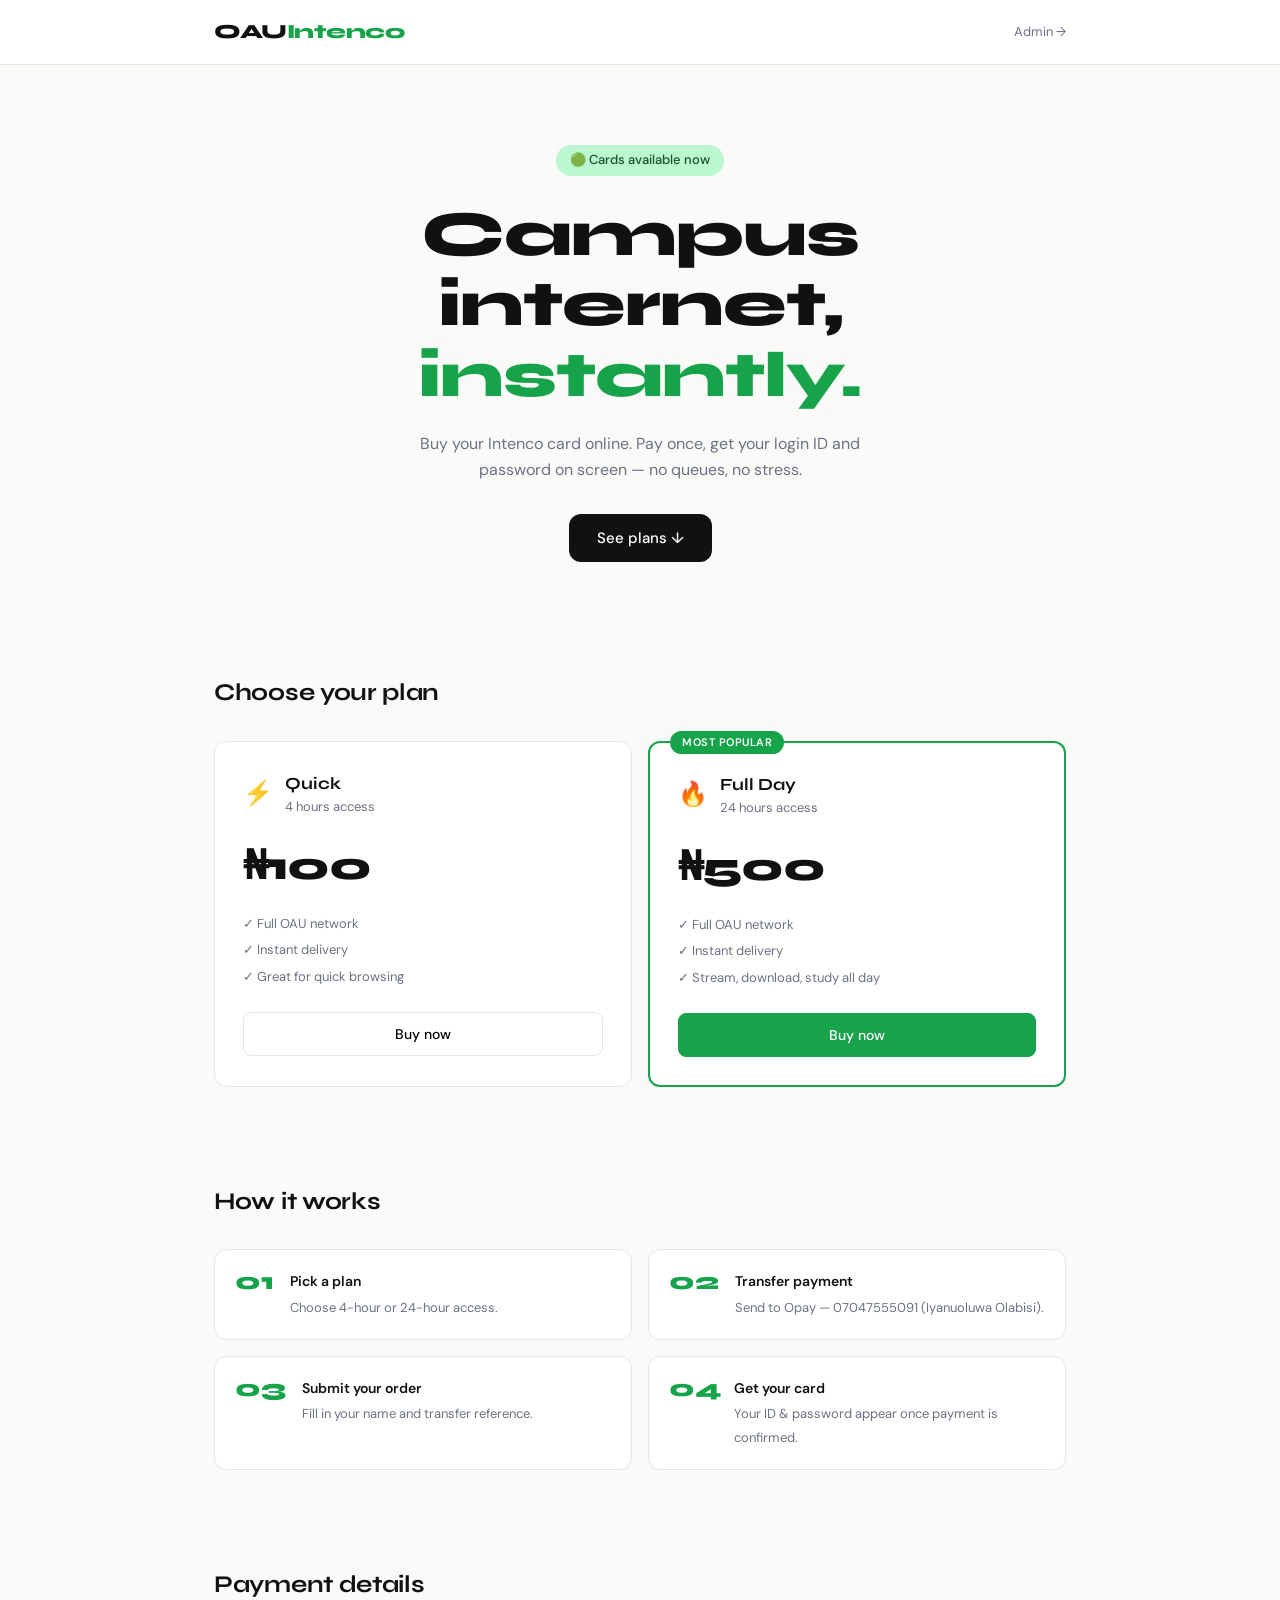
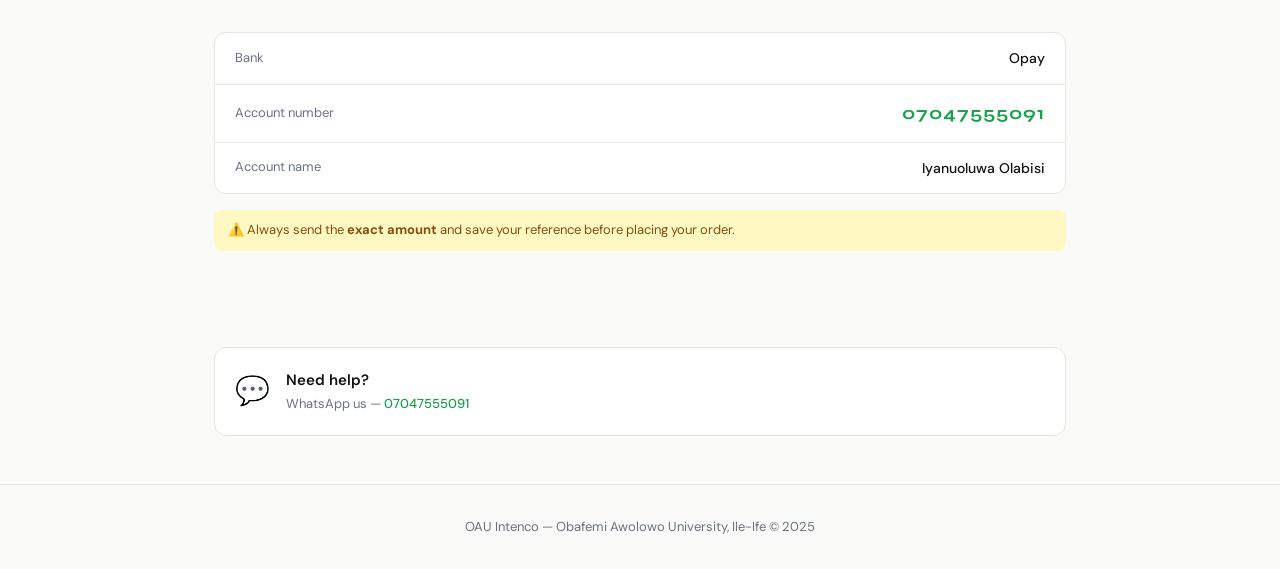
==== index.html @ 9611a4f7 "Another commit" ====
<!DOCTYPE html>
<html lang="en">
<head>
  <meta charset="UTF-8" />
  <meta name="viewport" content="width=device-width, initial-scale=1.0" />
  <title>OAU Intenco — Campus Internet Cards</title>
  <link rel="preconnect" href="https://fonts.googleapis.com" />
  <link rel="preconnect" href="https://fonts.gstatic.com" crossorigin />
  <link href="https://fonts.googleapis.com/css2?family=Syne:wght@400;600;700;800&family=DM+Sans:wght@400;500&display=swap" rel="stylesheet" />
  <link rel="stylesheet" href="style.css" />
</head>
<body>

  <nav class="navbar">
    <div class="nav-inner">
      <a href="index.html" class="logo">OAU<span>Intenco</span></a>
      <a href="admin.html" class="nav-link">Admin <span class="arrow">→</span></a>
    </div>
  </nav>

  <section class="hero">
    <div class="hero-tag">🟢 Cards available now</div>
    <h1 class="hero-title">Campus internet,<br /><em>instantly.</em></h1>
    <p class="hero-sub">Buy your Intenco card online. Pay once, get your login ID and password on screen — no queues, no stress.</p>
    <a href="#plans" class="cta-btn">See plans ↓</a>
  </section>

  <section class="plans-section" id="plans">
    <h2 class="section-title">Choose your plan</h2>
    <div class="plans-grid">
      <div class="plan-card">
        <div class="plan-header">
          <div class="plan-icon">⚡</div>
          <div>
            <div class="plan-name">Quick</div>
            <div class="plan-duration">4 hours access</div>
          </div>
        </div>
        <div class="plan-price">₦100</div>
        <ul class="plan-perks">
          <li>✓ Full OAU network</li>
          <li>✓ Instant delivery</li>
          <li>✓ Great for quick browsing</li>
        </ul>
        <button class="plan-btn" onclick="openModal('quick', 100, '4 hours')">Buy now</button>
      </div>

      <div class="plan-card plan-card--featured">
        <div class="plan-badge">Most popular</div>
        <div class="plan-header">
          <div class="plan-icon">🔥</div>
          <div>
            <div class="plan-name">Full Day</div>
            <div class="plan-duration">24 hours access</div>
          </div>
        </div>
        <div class="plan-price">₦500</div>
        <ul class="plan-perks">
          <li>✓ Full OAU network</li>
          <li>✓ Instant delivery</li>
          <li>✓ Stream, download, study all day</li>
        </ul>
        <button class="plan-btn plan-btn--featured" onclick="openModal('fullday', 500, '24 hours')">Buy now</button>
      </div>
    </div>
  </section>

  <section class="how-section">
    <h2 class="section-title">How it works</h2>
    <div class="steps-grid">
      <div class="step">
        <div class="step-num">01</div>
        <div class="step-text"><strong>Pick a plan</strong><span>Choose 4-hour or 24-hour access.</span></div>
      </div>
      <div class="step">
        <div class="step-num">02</div>
        <div class="step-text"><strong>Transfer payment</strong><span>Send to Opay — 07047555091 (Iyanuoluwa Olabisi).</span></div>
      </div>
      <div class="step">
        <div class="step-num">03</div>
        <div class="step-text"><strong>Submit your order</strong><span>Fill in your name and transfer reference.</span></div>
      </div>
      <div class="step">
        <div class="step-num">04</div>
        <div class="step-text"><strong>Get your card</strong><span>Your ID & password appear once payment is confirmed.</span></div>
      </div>
    </div>
  </section>

  <section class="payment-section">
    <h2 class="section-title">Payment details</h2>
    <div class="payment-box">
      <div class="payment-row"><span class="payment-label">Bank</span><span class="payment-value">Opay</span></div>
      <div class="payment-row"><span class="payment-label">Account number</span><span class="payment-value acct">07047555091</span></div>
      <div class="payment-row"><span class="payment-label">Account name</span><span class="payment-value">Iyanuoluwa Olabisi</span></div>
    </div>
    <p class="payment-note">⚠️ Always send the <strong>exact amount</strong> and save your reference before placing your order.</p>
  </section>

  <section class="contact-section">
    <div class="contact-box">
      <div class="contact-icon">💬</div>
      <div>
        <div class="contact-title">Need help?</div>
        <div class="contact-sub">WhatsApp us — <a href="https://wa.me/2347047555091" target="_blank">07047555091</a></div>
      </div>
    </div>
  </section>

  <footer class="footer">
    <p>OAU Intenco &mdash; Obafemi Awolowo University, Ile-Ife &copy; 2025</p>
  </footer>

  <!-- ORDER MODAL -->
  <div class="modal-overlay" id="modal" onclick="closeModalOutside(event)">
    <div class="modal">
      <button class="modal-close" onclick="closeModal()">✕</button>
      <h2 class="modal-title">Place your order</h2>
      <div class="modal-plan-info" id="modal-plan-info"></div>
      <div class="form-group"><label>Full name</label><input type="text" id="f-name" placeholder="e.g. Tunde Adeyemi" /></div>
      <div class="form-group"><label>Phone number</label><input type="tel" id="f-phone" placeholder="e.g. 08012345678" /></div>
      <div class="form-group">
        <label>Payment receipt <span style="color:#16a34a;font-weight:500">(screenshot from Opay)</span></label>
        <div class="upload-box" id="upload-box" onclick="document.getElementById('f-receipt').click()">
          <div class="upload-icon">📎</div>
          <div class="upload-text">Tap to upload your receipt screenshot</div>
          <div class="upload-sub">JPG, PNG — max 5MB</div>
        </div>
        <input type="file" id="f-receipt" accept="image/*" style="display:none" onchange="previewReceipt(event)" />
        <div id="receipt-preview" style="display:none;margin-top:10px">
          <img id="preview-img" style="width:100%;border-radius:8px;border:1px solid #e5e7e0;max-height:200px;object-fit:cover" />
          <button type="button" onclick="clearReceipt()" style="margin-top:6px;font-size:12px;color:#dc2626;background:none;border:none;cursor:pointer">✕ Remove</button>
        </div>
      </div>
      <div class="form-error" id="form-error"></div>
      <button class="submit-btn" id="submit-btn" onclick="submitOrder()">Submit order →</button>
    </div>
  </div>

  <!-- SUCCESS MODAL -->
  <div class="modal-overlay" id="success-modal">
    <div class="modal modal--success">
      <div class="success-icon">✓</div>
      <h2 class="modal-title">Order received!</h2>
      <p class="success-msg">Your payment is being verified. Once confirmed, your card details will appear here — usually within a few minutes.</p>
      <div class="pending-notice">⏳ Sit tight! WhatsApp <a href="https://wa.me/2347047555091" target="_blank">07047555091</a> if it's taking too long.</div>
      <div class="card-reveal" id="card-reveal" style="display:none">
        <div class="card-reveal-inner">
          <div class="card-reveal-row"><span>Card ID</span><strong id="reveal-id"></strong></div>
          <div class="card-reveal-row"><span>Password</span><strong id="reveal-pw"></strong></div>
        </div>
        <p class="reveal-note">📸 Screenshot this — it won't show again.</p>
      </div>
      <button class="submit-btn" onclick="closeSuccess()" style="margin-top:1.5rem">Back to store</button>
    </div>
  </div>

<script>
  const SUPABASE_URL = 'https://afxrnnwactdrsmilijry.supabase.co';
  const SUPABASE_KEY = 'eyJhbGciOiJIUzI1NiIsInR5cCI6IkpXVCJ9.eyJpc3MiOiJzdXBhYmFzZSIsInJlZiI6ImFmeHJubndhY3RkcnNtaWxpanJ5Iiwicm9sZSI6ImFub24iLCJpYXQiOjE3Nzk0ODM4ODcsImV4cCI6MjA5NTA1OTg4N30.tVOq2oxigkL4jHbXjdIXOLUPBHEjo5F9ngpZz6XkbL4';

  async function sb(path, options = {}) {
    const res = await fetch(`${SUPABASE_URL}/rest/v1/${path}`, {
      headers: {
        'apikey': SUPABASE_KEY,
        'Authorization': `Bearer ${SUPABASE_KEY}`,
        'Content-Type': 'application/json',
        'Prefer': options.prefer || 'return=representation',
        ...options.headers
      },
      ...options
    });
    if (!res.ok) {
      const err = await res.json();
      throw new Error(err.message || 'Request failed');
    }
    const text = await res.text();
    return text ? JSON.parse(text) : null;
  }

  let selectedPlan = null;
  let pendingOrderId = null;

  function openModal(planKey, price, duration) {
    selectedPlan = { key: planKey, price, duration };
    document.getElementById('modal-plan-info').innerHTML =
      `<strong>${price === 100 ? '4-hour' : '24-hour'} card — ₦${price}</strong><br>
       Send ₦${price} to Opay <strong>07047555091</strong> (Iyanuoluwa Olabisi), then upload your receipt below.`;
    document.getElementById('modal').classList.add('active');
    document.getElementById('form-error').textContent = '';
    document.body.style.overflow = 'hidden';
  }

  function closeModal() {
    document.getElementById('modal').classList.remove('active');
    document.body.style.overflow = '';
  }

  function closeModalOutside(e) {
    if (e.target.id === 'modal') closeModal();
  }

  function previewReceipt(event) {
    const file = event.target.files[0];
    if (!file) return;
    const reader = new FileReader();
    reader.onload = e => {
      document.getElementById('preview-img').src = e.target.result;
      document.getElementById('receipt-preview').style.display = 'block';
      document.getElementById('upload-box').style.display = 'none';
    };
    reader.readAsDataURL(file);
  }

  function clearReceipt() {
    document.getElementById('f-receipt').value = '';
    document.getElementById('receipt-preview').style.display = 'none';
    document.getElementById('upload-box').style.display = 'flex';
  }

  async function uploadReceipt(file) {
    const ext = file.name.split('.').pop();
    const fileName = `receipt_${Date.now()}.${ext}`;
    const res = await fetch(`${SUPABASE_URL}/storage/v1/object/receipts/${fileName}`, {
      method: 'POST',
      headers: {
        'apikey': SUPABASE_KEY,
        'Authorization': `Bearer ${SUPABASE_KEY}`,
        'Content-Type': file.type,
        'x-upsert': 'true'
      },
      body: file
    });
    if (!res.ok) throw new Error('Failed to upload receipt');
    return `${SUPABASE_URL}/storage/v1/object/public/receipts/${fileName}`;
  }

  async function submitOrder() {
    const name    = document.getElementById('f-name').value.trim();
    const phone   = document.getElementById('f-phone').value.trim();
    const fileEl  = document.getElementById('f-receipt');
    const errEl   = document.getElementById('form-error');
    const btn     = document.getElementById('submit-btn');

    if (!name || !phone) {
      errEl.textContent = 'Please fill in your name and phone number.';
      return;
    }
    if (!fileEl.files[0]) {
      errEl.textContent = 'Please upload your payment receipt screenshot.';
      return;
    }

    errEl.textContent = '';
    btn.textContent = 'Uploading receipt…';
    btn.disabled = true;

    try {
      const receiptUrl = await uploadReceipt(fileEl.files[0]);
      btn.textContent = 'Submitting order…';
      const result = await sb('orders', {
        method: 'POST',
        body: JSON.stringify({
          name, phone,
          ref: receiptUrl,
          plan: selectedPlan.key,
          price: selectedPlan.price,
          duration: selectedPlan.duration,
          status: 'pending'
        })
      });
      pendingOrderId = result[0].id;
      closeModal();
      clearReceipt();
      document.getElementById('f-name').value = '';
      document.getElementById('f-phone').value = '';
      document.getElementById('success-modal').classList.add('active');
      document.body.style.overflow = 'hidden';
    } catch (e) {
      errEl.textContent = 'Something went wrong: ' + e.message + '. Please try again.';
    } finally {
      btn.textContent = 'Submit order →';
      btn.disabled = false;
    }
  }

  function closeSuccess() {
    document.getElementById('success-modal').classList.remove('active');
    document.getElementById('card-reveal').style.display = 'none';
    pendingOrderId = null;
    document.body.style.overflow = '';
  }

  document.querySelectorAll('a[href="#plans"]').forEach(a => {
    a.addEventListener('click', e => {
      e.preventDefault();
      document.getElementById('plans').scrollIntoView({ behavior: 'smooth' });
    });
  });
</script>
</body>
</html>
---- style.css ----
/* ===== RESET & BASE ===== */
*, *::before, *::after { box-sizing: border-box; margin: 0; padding: 0; }

:root {
  --green: #16a34a;
  --green-light: #bbf7d0;
  --green-dark: #14532d;
  --accent: #22c55e;
  --bg: #fafaf8;
  --surface: #ffffff;
  --border: #e5e7e0;
  --text: #111;
  --text-muted: #6b7280;
  --danger: #dc2626;
  --warning-bg: #fef9c3;
  --warning-text: #854d0e;
  --radius: 12px;
  --radius-sm: 8px;
}

html { scroll-behavior: smooth; }

body {
  font-family: 'DM Sans', sans-serif;
  background: var(--bg);
  color: var(--text);
  font-size: 15px;
  line-height: 1.6;
}

/* ===== NAVBAR ===== */
.navbar {
  background: var(--surface);
  border-bottom: 1px solid var(--border);
  position: sticky;
  top: 0;
  z-index: 100;
}
.nav-inner {
  max-width: 900px;
  margin: 0 auto;
  padding: 1rem 1.5rem;
  display: flex;
  align-items: center;
  justify-content: space-between;
}
.logo {
  font-family: 'Syne', sans-serif;
  font-weight: 800;
  font-size: 20px;
  color: var(--text);
  text-decoration: none;
  letter-spacing: -0.5px;
}
.logo span { color: var(--green); }
.nav-link {
  font-size: 13px;
  color: var(--text-muted);
  text-decoration: none;
  transition: color 0.15s;
}
.nav-link:hover { color: var(--text); }
.nav-link .arrow { display: inline-block; transition: transform 0.15s; }
.nav-link:hover .arrow { transform: translateX(3px); }
.nav-admin-badge {
  font-size: 12px;
  background: var(--green-light);
  color: var(--green-dark);
  padding: 3px 10px;
  border-radius: 99px;
  font-weight: 500;
}

/* ===== HERO ===== */
.hero {
  max-width: 900px;
  margin: 0 auto;
  padding: 5rem 1.5rem 4rem;
  text-align: center;
}
.hero-tag {
  display: inline-block;
  font-size: 13px;
  background: var(--green-light);
  color: var(--green-dark);
  padding: 5px 14px;
  border-radius: 99px;
  margin-bottom: 1.5rem;
  font-weight: 500;
}
.hero-title {
  font-family: 'Syne', sans-serif;
  font-size: clamp(2.5rem, 6vw, 4rem);
  font-weight: 800;
  line-height: 1.1;
  letter-spacing: -1px;
  color: var(--text);
  margin-bottom: 1.25rem;
}
.hero-title em { color: var(--green); font-style: normal; }
.hero-sub {
  max-width: 480px;
  margin: 0 auto 2rem;
  color: var(--text-muted);
  font-size: 16px;
}
.cta-btn {
  display: inline-block;
  padding: 12px 28px;
  background: var(--text);
  color: #fff;
  border-radius: var(--radius);
  text-decoration: none;
  font-weight: 500;
  font-size: 15px;
  transition: background 0.15s, transform 0.1s;
}
.cta-btn:hover { background: #333; transform: translateY(-1px); }

/* ===== SECTIONS ===== */
.plans-section, .how-section, .payment-section, .contact-section {
  max-width: 900px;
  margin: 0 auto;
  padding: 3rem 1.5rem;
}
.section-title {
  font-family: 'Syne', sans-serif;
  font-size: 1.5rem;
  font-weight: 700;
  margin-bottom: 1.75rem;
  letter-spacing: -0.3px;
}

/* ===== PLANS ===== */
.plans-grid {
  display: grid;
  grid-template-columns: 1fr 1fr;
  gap: 1rem;
}
@media (max-width: 580px) { .plans-grid { grid-template-columns: 1fr; } }

.plan-card {
  background: var(--surface);
  border: 1px solid var(--border);
  border-radius: var(--radius);
  padding: 1.75rem;
  position: relative;
  transition: box-shadow 0.2s;
}
.plan-card:hover { box-shadow: 0 4px 20px rgba(0,0,0,0.06); }
.plan-card--featured {
  border-color: var(--green);
  border-width: 2px;
}
.plan-badge {
  position: absolute;
  top: -12px;
  left: 1.25rem;
  background: var(--green);
  color: #fff;
  font-size: 11px;
  font-weight: 600;
  padding: 3px 12px;
  border-radius: 99px;
  text-transform: uppercase;
  letter-spacing: 0.5px;
}
.plan-header {
  display: flex;
  align-items: center;
  gap: 12px;
  margin-bottom: 1rem;
}
.plan-icon { font-size: 24px; }
.plan-name {
  font-family: 'Syne', sans-serif;
  font-size: 17px;
  font-weight: 700;
}
.plan-duration { font-size: 13px; color: var(--text-muted); }
.plan-price {
  font-family: 'Syne', sans-serif;
  font-size: 2.5rem;
  font-weight: 800;
  color: var(--text);
  margin-bottom: 1rem;
  letter-spacing: -1px;
}
.plan-perks {
  list-style: none;
  margin-bottom: 1.5rem;
  display: flex;
  flex-direction: column;
  gap: 6px;
}
.plan-perks li { font-size: 13px; color: var(--text-muted); }
.plan-btn {
  width: 100%;
  padding: 12px;
  border-radius: var(--radius-sm);
  border: 1.5px solid var(--border);
  background: transparent;
  font-size: 14px;
  font-weight: 500;
  cursor: pointer;
  font-family: 'DM Sans', sans-serif;
  transition: background 0.15s, color 0.15s;
}
.plan-btn:hover { background: var(--bg); }
.plan-btn--featured {
  background: var(--green);
  color: #fff;
  border-color: var(--green);
}
.plan-btn--featured:hover { background: #15803d; border-color: #15803d; }

/* ===== HOW IT WORKS ===== */
.steps-grid {
  display: grid;
  grid-template-columns: 1fr 1fr;
  gap: 1rem;
}
@media (max-width: 580px) { .steps-grid { grid-template-columns: 1fr; } }

.step {
  display: flex;
  gap: 16px;
  align-items: flex-start;
  background: var(--surface);
  border: 1px solid var(--border);
  border-radius: var(--radius);
  padding: 1.25rem;
}
.step-num {
  font-family: 'Syne', sans-serif;
  font-size: 1.5rem;
  font-weight: 800;
  color: var(--green);
  min-width: 36px;
  line-height: 1;
}
.step-text strong {
  display: block;
  font-weight: 600;
  margin-bottom: 2px;
  font-size: 14px;
}
.step-text span { font-size: 13px; color: var(--text-muted); }

/* ===== PAYMENT ===== */
.payment-box {
  background: var(--surface);
  border: 1px solid var(--border);
  border-radius: var(--radius);
  overflow: hidden;
  margin-bottom: 1rem;
}
.payment-row {
  display: flex;
  justify-content: space-between;
  align-items: center;
  padding: 14px 1.25rem;
  border-bottom: 1px solid var(--border);
}
.payment-row:last-child { border-bottom: none; }
.payment-label { font-size: 13px; color: var(--text-muted); }
.payment-value { font-size: 14px; font-weight: 500; }
.payment-value.acct { font-size: 18px; font-family: 'Syne', sans-serif; font-weight: 700; letter-spacing: 1px; color: var(--green); }
.payment-note {
  font-size: 13px;
  color: var(--warning-text);
  background: var(--warning-bg);
  border-radius: var(--radius-sm);
  padding: 10px 14px;
}

/* ===== CONTACT ===== */
.contact-box {
  display: flex;
  align-items: center;
  gap: 16px;
  background: var(--surface);
  border: 1px solid var(--border);
  border-radius: var(--radius);
  padding: 1.25rem;
}
.contact-icon { font-size: 28px; }
.contact-title { font-weight: 600; font-size: 15px; margin-bottom: 2px; }
.contact-sub { font-size: 13px; color: var(--text-muted); }
.contact-sub a { color: var(--green); text-decoration: none; font-weight: 500; }
.contact-sub a:hover { text-decoration: underline; }

/* ===== FOOTER ===== */
.footer {
  text-align: center;
  padding: 2rem 1.5rem;
  border-top: 1px solid var(--border);
  font-size: 13px;
  color: var(--text-muted);
}

/* ===== MODALS ===== */
.modal-overlay {
  display: none;
  position: fixed;
  inset: 0;
  background: rgba(0,0,0,0.5);
  z-index: 200;
  align-items: center;
  justify-content: center;
  padding: 1rem;
}
.modal-overlay.active { display: flex; }
.modal {
  background: var(--surface);
  border-radius: var(--radius);
  padding: 2rem;
  width: 100%;
  max-width: 460px;
  position: relative;
  max-height: 90vh;
  overflow-y: auto;
}
.modal--success { text-align: center; }
.modal-close {
  position: absolute;
  top: 1rem; right: 1rem;
  background: none; border: none;
  font-size: 16px; cursor: pointer;
  color: var(--text-muted);
  padding: 4px 8px;
  border-radius: var(--radius-sm);
}
.modal-close:hover { background: var(--bg); }
.modal-title {
  font-family: 'Syne', sans-serif;
  font-size: 1.25rem;
  font-weight: 700;
  margin-bottom: 1rem;
}
.modal-plan-info {
  font-size: 13px;
  background: var(--bg);
  border: 1px solid var(--border);
  border-radius: var(--radius-sm);
  padding: 10px 14px;
  margin-bottom: 1.25rem;
  line-height: 1.6;
  color: var(--text-muted);
}
.modal-plan-info strong { color: var(--text); }
.success-icon {
  width: 56px; height: 56px;
  border-radius: 50%;
  background: var(--green-light);
  color: var(--green);
  display: flex; align-items: center; justify-content: center;
  font-size: 22px; font-weight: 700;
  margin: 0 auto 1rem;
}
.success-msg { font-size: 14px; color: var(--text-muted); margin-bottom: 1rem; }
.pending-notice {
  font-size: 13px;
  background: var(--warning-bg);
  color: var(--warning-text);
  border-radius: var(--radius-sm);
  padding: 10px 14px;
}
.pending-notice a { color: var(--green); text-decoration: none; font-weight: 500; }
.card-reveal {
  margin-top: 1.5rem;
  border: 2px solid var(--green);
  border-radius: var(--radius);
  padding: 1.25rem;
}
.card-reveal-inner { display: flex; flex-direction: column; gap: 8px; margin-bottom: .75rem; }
.card-reveal-row {
  display: flex; justify-content: space-between; align-items: center;
  font-size: 14px;
}
.card-reveal-row span { color: var(--text-muted); }
.card-reveal-row strong { font-size: 18px; font-family: 'Syne', sans-serif; color: var(--green); letter-spacing: 1px; }
.reveal-note { font-size: 12px; color: var(--text-muted); }

/* ===== FORMS ===== */
.form-group { margin-bottom: 1rem; }
.form-group label {
  display: block;
  font-size: 13px;
  font-weight: 500;
  margin-bottom: 5px;
  color: var(--text);
}
.optional { font-weight: 400; color: var(--text-muted); }
.form-group input,
.form-group select,
.form-group textarea {
  width: 100%;
  padding: 10px 12px;
  border: 1px solid var(--border);
  border-radius: var(--radius-sm);
  font-size: 14px;
  font-family: 'DM Sans', sans-serif;
  background: var(--surface);
  color: var(--text);
  transition: border-color 0.15s;
}
.form-group input:focus,
.form-group select:focus,
.form-group textarea:focus {
  outline: none;
  border-color: var(--green);
}
.form-group textarea { resize: vertical; min-height: 80px; }
.form-error {
  font-size: 13px;
  color: var(--danger);
  margin-top: 4px;
  min-height: 18px;
}
.submit-btn {
  width: 100%;
  padding: 13px;
  background: var(--green);
  color: #fff;
  border: none;
  border-radius: var(--radius-sm);
  font-size: 15px;
  font-weight: 600;
  font-family: 'DM Sans', sans-serif;
  cursor: pointer;
  transition: background 0.15s;
}
.submit-btn:hover { background: #15803d; }

/* ===== ADMIN ===== */
.admin-login-page {
  min-height: calc(100vh - 64px);
  display: flex;
  align-items: center;
  justify-content: center;
  padding: 2rem 1.5rem;
}
.login-card {
  background: var(--surface);
  border: 1px solid var(--border);
  border-radius: var(--radius);
  padding: 2.5rem;
  width: 100%;
  max-width: 380px;
}
.login-card h2 {
  font-family: 'Syne', sans-serif;
  font-size: 1.5rem;
  font-weight: 700;
  margin-bottom: .5rem;
}
.login-sub { font-size: 13px; color: var(--text-muted); margin-bottom: 1.5rem; }

.admin-header {
  max-width: 960px;
  margin: 0 auto;
  padding: 1.25rem 1.5rem;
  display: flex;
  align-items: center;
  justify-content: space-between;
  flex-wrap: wrap;
  gap: 10px;
}
.admin-stats { display: flex; flex-wrap: wrap; gap: 8px; }
.stat-pill {
  font-size: 12px;
  padding: 4px 12px;
  border-radius: 99px;
  background: var(--bg);
  border: 1px solid var(--border);
  color: var(--text-muted);
  font-weight: 500;
}
.stat-pill--warn { background: var(--warning-bg); color: var(--warning-text); border-color: #fde68a; }
.stat-pill--ok { background: var(--green-light); color: var(--green-dark); border-color: #86efac; }
.logout-btn {
  font-size: 13px;
  padding: 7px 16px;
  border: 1px solid var(--border);
  border-radius: var(--radius-sm);
  background: transparent;
  cursor: pointer;
  color: var(--text-muted);
  transition: background 0.15s;
}
.logout-btn:hover { background: var(--bg); }

.admin-tabs {
  max-width: 960px;
  margin: 0 auto;
  padding: 0 1.5rem;
  display: flex;
  gap: 4px;
  border-bottom: 1px solid var(--border);
  margin-bottom: 1.5rem;
}
.atab {
  padding: 10px 18px;
  border: none;
  background: transparent;
  font-size: 14px;
  font-family: 'DM Sans', sans-serif;
  cursor: pointer;
  color: var(--text-muted);
  border-bottom: 2px solid transparent;
  margin-bottom: -1px;
  transition: color 0.15s;
}
.atab--active { color: var(--text); border-bottom-color: var(--green); font-weight: 500; }

.tab-content { max-width: 960px; margin: 0 auto; padding: 0 1.5rem 3rem; }

.admin-table {
  width: 100%;
  border-collapse: collapse;
  font-size: 13px;
}
.admin-table th {
  text-align: left;
  padding: 10px 12px;
  border-bottom: 1px solid var(--border);
  font-size: 12px;
  color: var(--text-muted);
  font-weight: 500;
  text-transform: uppercase;
  letter-spacing: 0.5px;
}
.admin-table td {
  padding: 12px;
  border-bottom: 1px solid var(--border);
  vertical-align: top;
}
.admin-table tr:hover td { background: var(--bg); }
.order-name { font-weight: 500; font-size: 14px; }
.order-phone { font-size: 12px; color: var(--text-muted); }
.order-ref { font-size: 13px; font-family: monospace; }
.order-note { font-size: 11px; color: var(--text-muted); }
.order-time { font-size: 12px; color: var(--text-muted); }
.mono { font-family: monospace; }

.status-tag {
  display: inline-block;
  font-size: 11px;
  font-weight: 600;
  padding: 3px 10px;
  border-radius: 99px;
  text-transform: uppercase;
  letter-spacing: 0.3px;
}
.status-pending  { background: var(--warning-bg); color: var(--warning-text); }
.status-approved { background: var(--green-light); color: var(--green-dark); }
.status-rejected { background: #fee2e2; color: var(--danger); }
.status-used     { background: #f3f4f6; color: #6b7280; }

.action-row { display: flex; gap: 6px; }
.action-btn {
  font-size: 12px;
  padding: 5px 12px;
  border-radius: var(--radius-sm);
  border: 1px solid var(--border);
  background: transparent;
  cursor: pointer;
  font-family: 'DM Sans', sans-serif;
  transition: background 0.15s;
}
.action-approve { border-color: var(--green); color: var(--green); }
.action-approve:hover { background: var(--green-light); }
.action-reject { border-color: var(--danger); color: var(--danger); }
.action-reject:hover { background: #fee2e2; }
.card-assigned { font-size: 12px; font-family: monospace; color: var(--green); }
.del-btn {
  background: none; border: none; cursor: pointer;
  color: var(--text-muted); font-size: 14px;
  padding: 4px 8px; border-radius: var(--radius-sm);
  transition: color 0.15s, background 0.15s;
}
.del-btn:hover { color: var(--danger); background: #fee2e2; }

.card-add-form {
  background: var(--surface);
  border: 1px solid var(--border);
  border-radius: var(--radius);
  padding: 1.5rem;
  margin-bottom: 1.5rem;
}
.card-add-form h3 {
  font-family: 'Syne', sans-serif;
  font-size: 15px;
  font-weight: 700;
  margin-bottom: 1rem;
}
.card-add-row {
  display: flex;
  gap: 10px;
  align-items: flex-end;
  flex-wrap: wrap;
}
.card-add-row .form-group { flex: 1; min-width: 120px; margin-bottom: 0; }
.add-card-btn {
  padding: 10px 20px;
  background: var(--green);
  color: #fff;
  border: none;
  border-radius: var(--radius-sm);
  font-size: 14px;
  font-weight: 600;
  cursor: pointer;
  white-space: nowrap;
  font-family: 'DM Sans', sans-serif;
  transition: background 0.15s;
}
.add-card-btn:hover { background: #15803d; }

.empty-state {
  text-align: center;
  padding: 3rem;
  color: var(--text-muted);
  font-size: 14px;
  border: 1px dashed var(--border);
  border-radius: var(--radius);
}

/* ===== UPLOAD BOX ===== */
.upload-box {
  display: flex;
  flex-direction: column;
  align-items: center;
  justify-content: center;
  gap: 6px;
  border: 2px dashed var(--border);
  border-radius: var(--radius);
  padding: 2rem 1rem;
  cursor: pointer;
  transition: border-color 0.15s, background 0.15s;
  text-align: center;
}
.upload-box:hover { border-color: var(--green); background: #f0fdf4; }
.upload-icon { font-size: 28px; }
.upload-text { font-size: 14px; font-weight: 500; color: var(--text); }
.upload-sub { font-size: 12px; color: var(--text-muted); }


@media (max-width: 640px) {
  .admin-table { display: block; overflow-x: auto; }
  .modal { padding: 1.5rem; }
  .hero { padding: 3rem 1.5rem 2.5rem; }
}
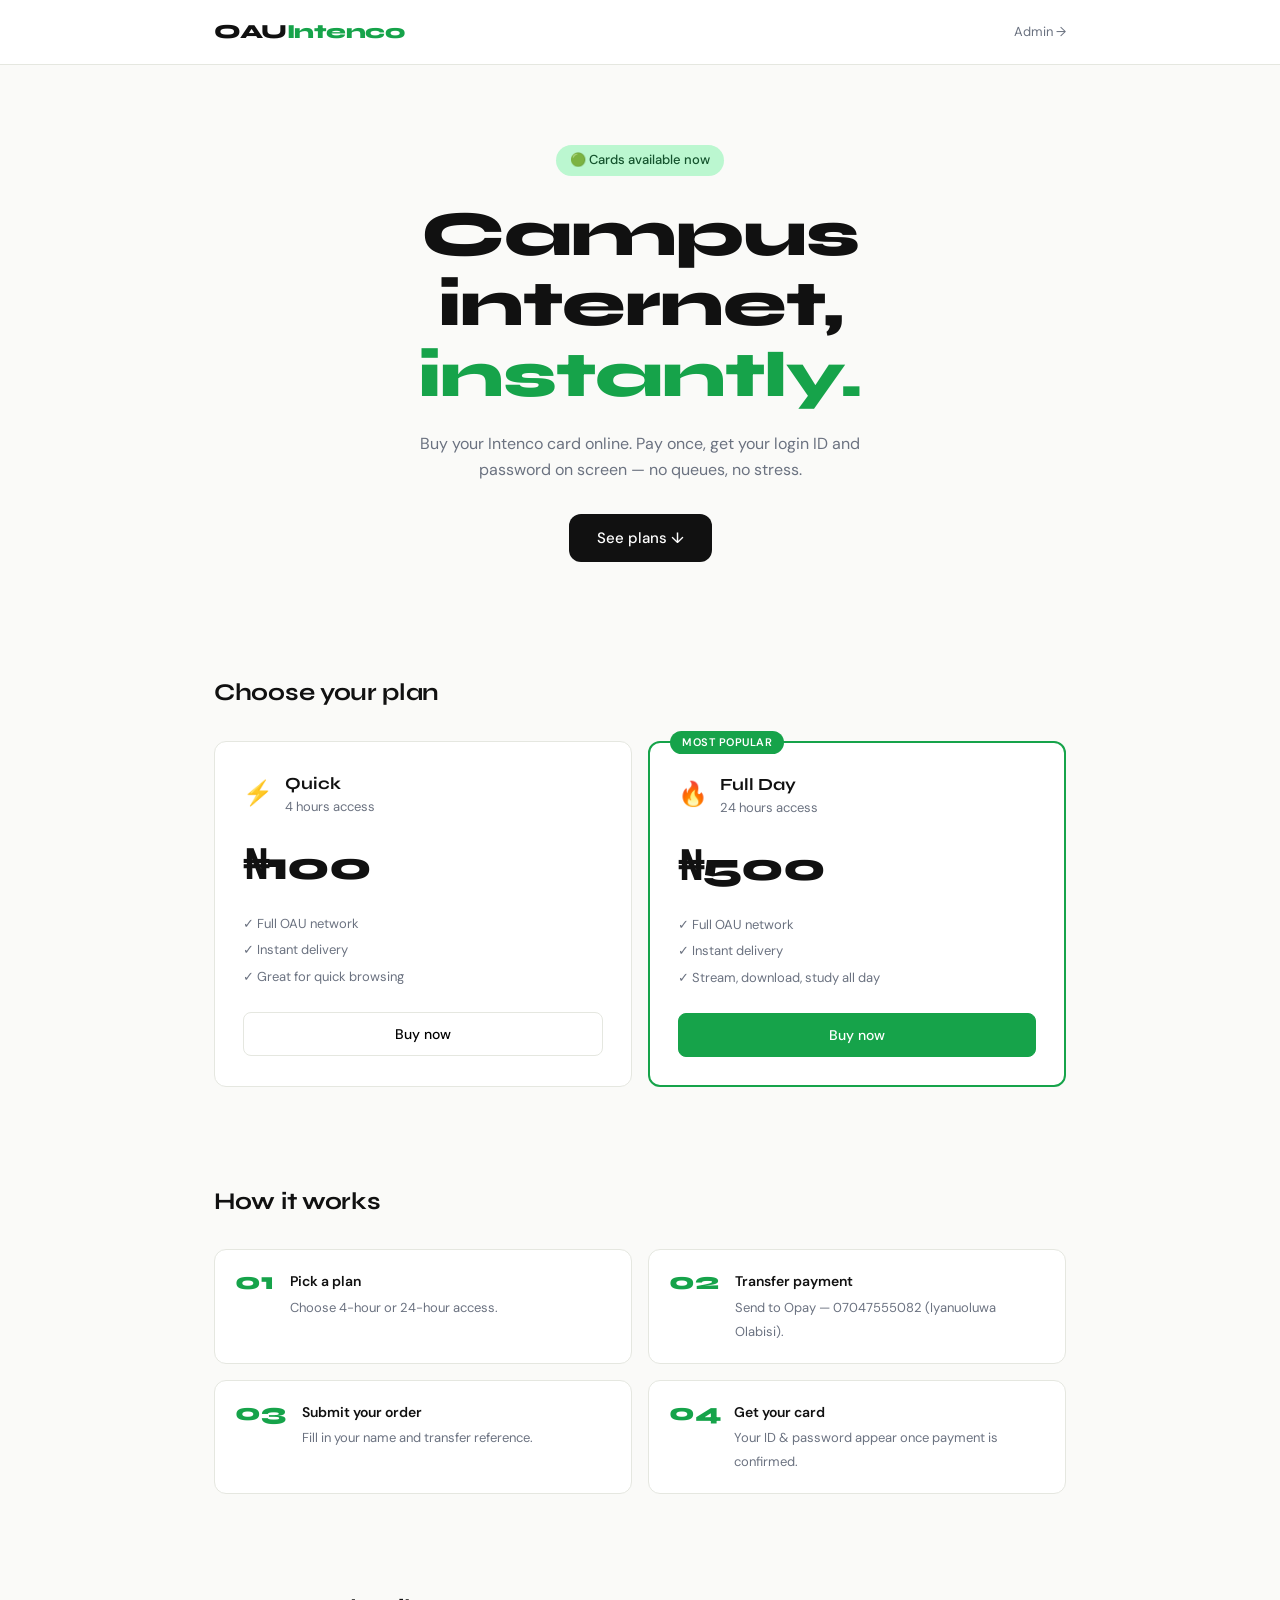
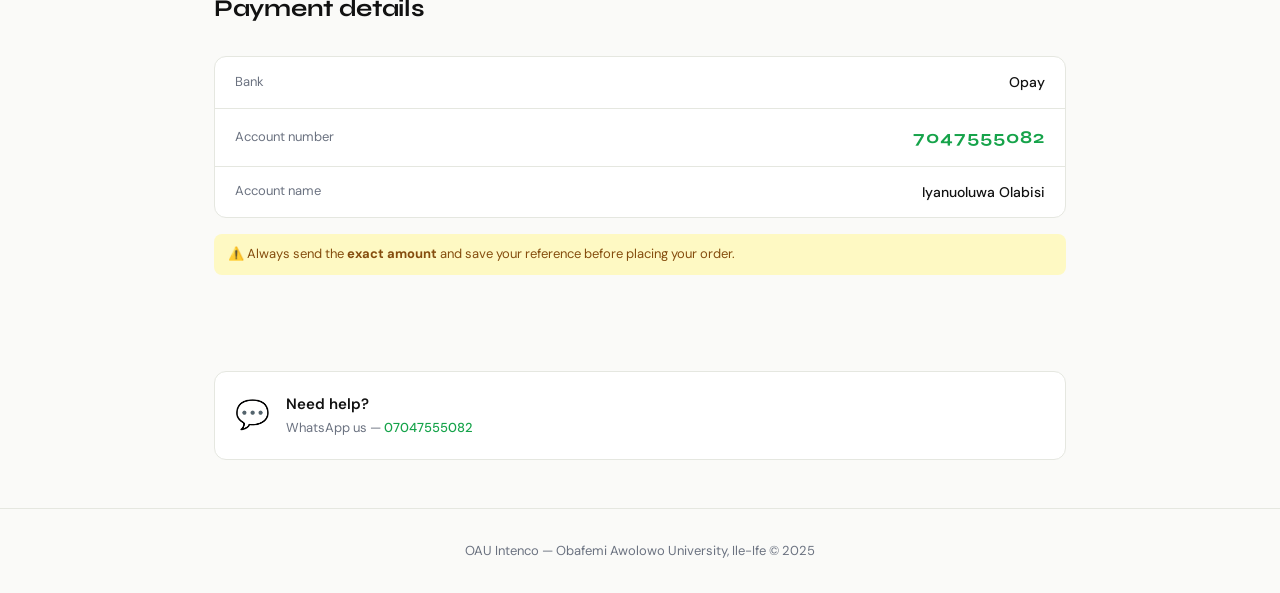
==== commit ca54756a: "Number fix" ====
--- a/index.html
+++ b/index.html
@@ -74,7 +74,7 @@
       </div>
       <div class="step">
         <div class="step-num">02</div>
-        <div class="step-text"><strong>Transfer payment</strong><span>Send to Opay — 07047555091 (Iyanuoluwa Olabisi).</span></div>
+        <div class="step-text"><strong>Transfer payment</strong><span>Send to Opay — 07047555082 (Iyanuoluwa Olabisi).</span></div>
       </div>
       <div class="step">
         <div class="step-num">03</div>
@@ -91,7 +91,7 @@
     <h2 class="section-title">Payment details</h2>
     <div class="payment-box">
       <div class="payment-row"><span class="payment-label">Bank</span><span class="payment-value">Opay</span></div>
-      <div class="payment-row"><span class="payment-label">Account number</span><span class="payment-value acct">07047555091</span></div>
+      <div class="payment-row"><span class="payment-label">Account number</span><span class="payment-value acct">7047555082</span></div>
       <div class="payment-row"><span class="payment-label">Account name</span><span class="payment-value">Iyanuoluwa Olabisi</span></div>
     </div>
     <p class="payment-note">⚠️ Always send the <strong>exact amount</strong> and save your reference before placing your order.</p>
@@ -102,7 +102,7 @@
       <div class="contact-icon">💬</div>
       <div>
         <div class="contact-title">Need help?</div>
-        <div class="contact-sub">WhatsApp us — <a href="https://wa.me/2347047555091" target="_blank">07047555091</a></div>
+        <div class="contact-sub">WhatsApp us — <a href="https://wa.me/2347047555091" target="_blank">07047555082</a></div>
       </div>
     </div>
   </section>
@@ -143,7 +143,7 @@
       <div class="success-icon">✓</div>
       <h2 class="modal-title">Order received!</h2>
       <p class="success-msg">Your payment is being verified. Once confirmed, your card details will appear here — usually within a few minutes.</p>
-      <div class="pending-notice">⏳ Sit tight! WhatsApp <a href="https://wa.me/2347047555091" target="_blank">07047555091</a> if it's taking too long.</div>
+      <div class="pending-notice">⏳ Sit tight! WhatsApp <a href="https://wa.me/2347047555091" target="_blank">07047555082</a> if it's taking too long.</div>
       <div class="card-reveal" id="card-reveal" style="display:none">
         <div class="card-reveal-inner">
           <div class="card-reveal-row"><span>Card ID</span><strong id="reveal-id"></strong></div>
@@ -185,7 +185,7 @@
     selectedPlan = { key: planKey, price, duration };
     document.getElementById('modal-plan-info').innerHTML =
       `<strong>${price === 100 ? '4-hour' : '24-hour'} card — ₦${price}</strong><br>
-       Send ₦${price} to Opay <strong>07047555091</strong> (Iyanuoluwa Olabisi), then upload your receipt below.`;
+       Send ₦${price} to Opay <strong>07047555082</strong> (Iyanuoluwa Olabisi), then upload your receipt below.`;
     document.getElementById('modal').classList.add('active');
     document.getElementById('form-error').textContent = '';
     document.body.style.overflow = 'hidden';
